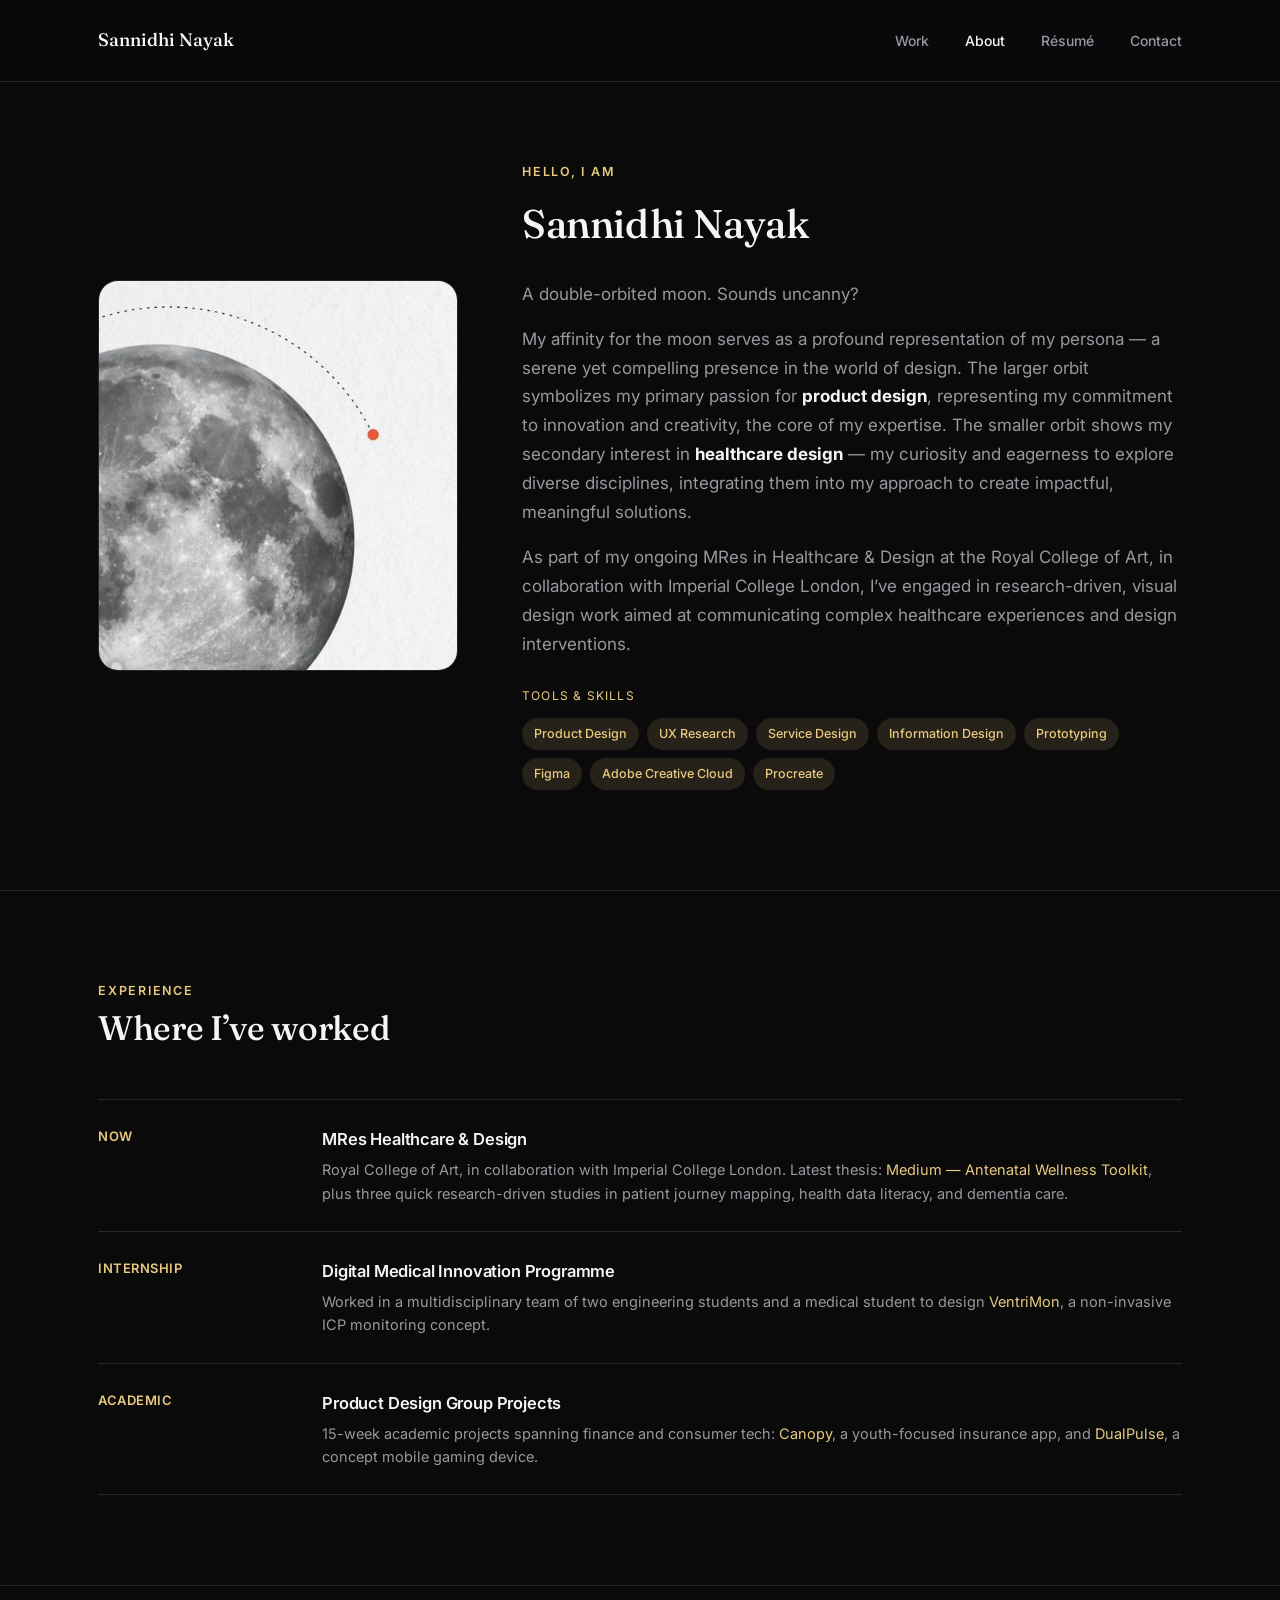
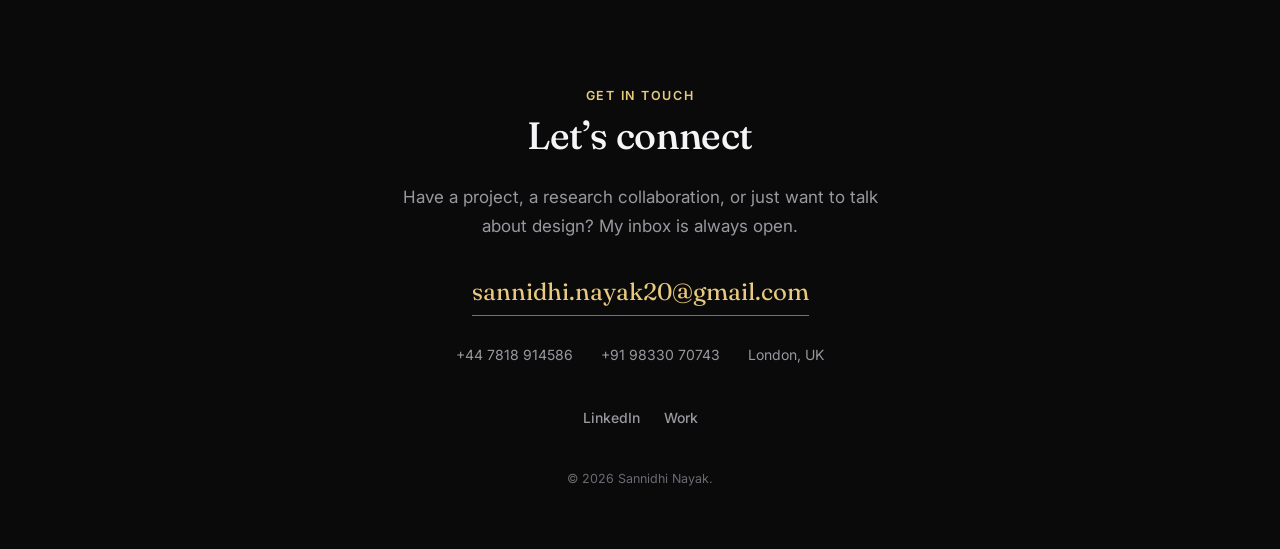
==== site/about.html @ 75e4b66d "Add Sannidhi Nayak portfolio site Dark-themed static portfolio (HTML/CSS/JS) styled after deepikarao" ====
<!doctype html>
<html lang="en">
<head>
  <meta charset="UTF-8" />
  <meta name="viewport" content="width=device-width, initial-scale=1.0" />
  <title>About — Sannidhi Nayak</title>
  <meta name="description" content="Product designer with an MRes in Healthcare & Design. A double-orbited practice: product design as the primary passion, healthcare design as the curious pull." />
  <link rel="preconnect" href="https://fonts.googleapis.com" />
  <link rel="preconnect" href="https://fonts.gstatic.com" crossorigin />
  <link href="https://fonts.googleapis.com/css2?family=Fraunces:opsz,wght@9..144,400;9..144,500;9..144,600&family=Inter:wght@400;500;600;700&display=swap" rel="stylesheet" />
  <link rel="stylesheet" href="css/style.css" />
</head>
<body>

  <nav class="nav">
    <div class="container">
      <a href="index.html" class="nav-logo">Sannidhi Nayak</a>
      <button class="nav-toggle">Menu</button>
      <ul class="nav-links">
        <li><a href="index.html#work">Work</a></li>
        <li><a href="about.html" class="active">About</a></li>
        <li><a href="about.html#contact">Résumé</a></li>
        <li><a href="about.html#contact">Contact</a></li>
      </ul>
    </div>
  </nav>

  <section class="about-hero">
    <div class="container about-grid">
      <div class="about-moon reveal"><img src="assets/portfolio/moon-crop.jpg" alt="A double-orbited moon" /></div>
      <div class="reveal">
        <p class="eyebrow">Hello, I am</p>
        <h1>Sannidhi Nayak</h1>
        <p class="lede">A double-orbited moon. Sounds uncanny?</p>
        <p class="lede">My affinity for the moon serves as a profound representation of my persona — a serene yet compelling presence in the world of design. The larger orbit symbolizes my primary passion for <strong style="color:var(--text)">product design</strong>, representing my commitment to innovation and creativity, the core of my expertise. The smaller orbit shows my secondary interest in <strong style="color:var(--text)">healthcare design</strong> — my curiosity and eagerness to explore diverse disciplines, integrating them into my approach to create impactful, meaningful solutions.</p>
        <p class="lede">As part of my ongoing MRes in Healthcare &amp; Design at the Royal College of Art, in collaboration with Imperial College London, I&rsquo;ve engaged in research-driven, visual design work aimed at communicating complex healthcare experiences and design interventions.</p>
        <div class="skills-row">
          <span class="label">Tools &amp; Skills</span>
          <div class="tags">
            <span class="tag">Product Design</span>
            <span class="tag">UX Research</span>
            <span class="tag">Service Design</span>
            <span class="tag">Information Design</span>
            <span class="tag">Prototyping</span>
            <span class="tag">Figma</span>
            <span class="tag">Adobe Creative Cloud</span>
            <span class="tag">Procreate</span>
          </div>
        </div>
      </div>
    </div>
  </section>

  <section class="timeline">
    <div class="container">
      <div class="reveal">
        <p class="eyebrow">Experience</p>
        <h2 class="section-title">Where I&rsquo;ve worked</h2>
      </div>
      <div class="timeline-list">
        <div class="timeline-row reveal">
          <span class="timeline-tag">Now</span>
          <div>
            <h4>MRes Healthcare &amp; Design</h4>
            <p>Royal College of Art, in collaboration with Imperial College London. Latest thesis: <a href="work/medium.html" style="color:var(--accent);">Medium — Antenatal Wellness Toolkit</a>, plus three quick research-driven studies in patient journey mapping, health data literacy, and dementia care.</p>
          </div>
        </div>
        <div class="timeline-row reveal">
          <span class="timeline-tag">Internship</span>
          <div>
            <h4>Digital Medical Innovation Programme</h4>
            <p>Worked in a multidisciplinary team of two engineering students and a medical student to design <a href="work/ventrimon.html" style="color:var(--accent);">VentriMon</a>, a non-invasive ICP monitoring concept.</p>
          </div>
        </div>
        <div class="timeline-row reveal">
          <span class="timeline-tag">Academic</span>
          <div>
            <h4>Product Design Group Projects</h4>
            <p>15-week academic projects spanning finance and consumer tech: <a href="work/canopy.html" style="color:var(--accent);">Canopy</a>, a youth-focused insurance app, and <a href="work/dualpulse.html" style="color:var(--accent);">DualPulse</a>, a concept mobile gaming device.</p>
          </div>
        </div>
      </div>
    </div>
  </section>

  <footer class="footer" id="contact">
    <div class="container">
      <p class="eyebrow">Get in touch</p>
      <h2>Let&rsquo;s connect</h2>
      <p class="lede">Have a project, a research collaboration, or just want to talk about design? My inbox is always open.</p>
      <a href="mailto:sannidhi.nayak20@gmail.com" class="footer-email">sannidhi.nayak20@gmail.com</a>
      <div class="footer-meta">
        <span>+44 7818 914586</span>
        <span>+91 98330 70743</span>
        <span>London, UK</span>
      </div>
      <div class="footer-social">
        <a href="https://www.linkedin.com/in/sannidhinayak/" target="_blank" rel="noopener">LinkedIn</a>
        <a href="index.html#work">Work</a>
      </div>
      <p class="footer-copy">© 2026 Sannidhi Nayak.</p>
    </div>
  </footer>

  <script src="js/main.js"></script>
</body>
</html>
---- site/css/style.css ----
/* ============================================
   Sannidhi Nayak — Portfolio
   Design tokens + shared styles
   ============================================ */

:root {
  --bg: #0a0a0b;
  --bg-elev: #131316;
  --bg-elev-2: #1a1a1e;
  --border: #26262b;
  --text: #f5f5f7;
  --text-dim: #98989f;
  --text-dimmer: #6a6a72;
  --accent: #e8c97e;
  --accent-soft: rgba(232, 201, 126, 0.12);
  --accent-dim: rgba(232, 201, 126, 0.55);
  --serif: 'Fraunces', Georgia, 'Times New Roman', serif;
  --sans: 'Inter', -apple-system, BlinkMacSystemFont, 'Segoe UI', sans-serif;
  --container: 1180px;
}

* { box-sizing: border-box; margin: 0; padding: 0; }

html { scroll-behavior: smooth; }

body {
  background: var(--bg);
  color: var(--text);
  font-family: var(--sans);
  font-size: 16px;
  line-height: 1.6;
  -webkit-font-smoothing: antialiased;
  overflow-x: hidden;
}

img { max-width: 100%; display: block; }

a { color: inherit; text-decoration: none; }

.container {
  max-width: var(--container);
  margin: 0 auto;
  padding: 0 48px;
}

@media (max-width: 720px) {
  .container { padding: 0 24px; }
}

/* ---------- Typography ---------- */

h1, h2, h3, h4 { font-family: var(--serif); font-weight: 500; letter-spacing: -0.01em; }

.eyebrow {
  font-family: var(--sans);
  font-size: 12.5px;
  font-weight: 600;
  letter-spacing: 0.14em;
  text-transform: uppercase;
  color: var(--accent);
}

.section-title { font-size: 34px; color: var(--text); }

.lede { color: var(--text-dim); font-size: 17px; line-height: 1.7; }

.small { font-size: 13.5px; color: var(--text-dimmer); }

/* ---------- Nav ---------- */

.nav {
  position: sticky;
  top: 0;
  z-index: 50;
  display: flex;
  align-items: center;
  justify-content: space-between;
  padding: 26px 0;
  background: rgba(10, 10, 11, 0.82);
  backdrop-filter: blur(10px);
  border-bottom: 1px solid var(--border);
}

.nav .container { display: flex; align-items: center; justify-content: space-between; width: 100%; }

.nav-logo { font-family: var(--serif); font-size: 18px; font-weight: 500; }

.nav-links { display: flex; gap: 36px; list-style: none; }

.nav-links a { font-size: 14px; color: var(--text-dim); font-weight: 500; transition: color 0.2s; }
.nav-links a:hover, .nav-links a.active { color: var(--text); }

.nav-toggle { display: none; }

@media (max-width: 720px) {
  .nav-links { display: none; }
  .nav-toggle {
    display: block; background: none; border: 1px solid var(--border); border-radius: 8px;
    color: var(--text); padding: 8px 12px; font-size: 13px; font-family: var(--sans);
  }
  .nav-links.open {
    display: flex; flex-direction: column; gap: 0; position: absolute; top: 100%; left: 0; right: 0;
    background: var(--bg-elev); border-bottom: 1px solid var(--border);
  }
  .nav-links.open a { padding: 16px 24px; border-bottom: 1px solid var(--border); }
}

/* ---------- Buttons ---------- */

.btn {
  display: inline-flex;
  align-items: center;
  gap: 8px;
  padding: 13px 26px;
  border-radius: 8px;
  font-size: 14.5px;
  font-weight: 500;
  transition: all 0.2s ease;
  cursor: pointer;
  border: 1px solid transparent;
}

.btn-filled { background: var(--accent); color: #0a0a0b; }
.btn-filled:hover { background: #f0d791; }

.btn-outline { border-color: var(--border); color: var(--text); }
.btn-outline:hover { border-color: var(--accent-dim); color: var(--accent); }

.btn-text { color: var(--text-dim); padding-left: 4px; padding-right: 4px; }
.btn-text:hover { color: var(--text); }

.btn-row { display: flex; gap: 14px; flex-wrap: wrap; }

/* ---------- Tags ---------- */

.tags { display: flex; gap: 8px; flex-wrap: wrap; }

.tag {
  font-size: 12.5px;
  font-weight: 500;
  color: var(--accent);
  background: var(--accent-soft);
  padding: 6px 12px;
  border-radius: 100px;
}

/* ---------- Hero ---------- */

.hero {
  padding: 110px 0 100px;
  text-align: center;
}

.hero-headline {
  font-size: 56px;
  line-height: 1.12;
  max-width: 840px;
  margin: 22px auto 22px;
}

.hero-headline em { color: var(--accent); font-style: normal; }

.hero-sub {
  max-width: 600px;
  margin: 0 auto 36px;
  color: var(--text-dim);
  font-size: 17.5px;
}

.hero .btn-row { justify-content: center; }

@media (max-width: 720px) {
  .hero { padding: 80px 0 70px; }
  .hero-headline { font-size: 34px; }
}

/* ---------- Work list (numbered) ---------- */

.work-list { padding: 40px 0 100px; }

.work-item {
  display: grid;
  grid-template-columns: 64px 1fr;
  gap: 32px;
  padding: 56px 0;
  border-top: 1px solid var(--border);
}

.work-item:last-child { border-bottom: 1px solid var(--border); }

.work-index {
  font-family: var(--serif);
  font-size: 20px;
  color: var(--text-dimmer);
  padding-top: 4px;
}

.work-body { display: grid; grid-template-columns: 1fr 1.15fr; gap: 48px; align-items: center; }

.work-image {
  border-radius: 14px;
  overflow: hidden;
  border: 1px solid var(--border);
  background: var(--bg-elev);
}

.work-image img { width: 100%; height: 100%; object-fit: cover; transition: transform 0.4s ease; }
.work-item:hover .work-image img { transform: scale(1.03); }

.work-content h3 { font-size: 26px; margin-bottom: 12px; }
.work-content .work-desc { color: var(--text-dim); margin-bottom: 18px; line-height: 1.65; }
.work-content .tags { margin-bottom: 20px; }
.work-content .work-link { font-size: 14.5px; font-weight: 600; color: var(--accent); }
.work-content .work-link::after { content: ' →'; }

@media (max-width: 900px) {
  .work-item { grid-template-columns: 40px 1fr; gap: 16px; padding: 40px 0; }
  .work-body { grid-template-columns: 1fr; gap: 24px; }
}

/* ---------- Gallery (small cards) ---------- */

.gallery { padding: 90px 0; border-top: 1px solid var(--border); }

.gallery-header { margin-bottom: 44px; }

.gallery-grid {
  display: grid;
  grid-template-columns: repeat(3, 1fr);
  gap: 24px;
}

.gallery-card {
  background: var(--bg-elev);
  border: 1px solid var(--border);
  border-radius: 14px;
  overflow: hidden;
  transition: border-color 0.2s;
}

.gallery-card:hover { border-color: var(--accent-dim); }

.gallery-card-image { aspect-ratio: 16/11; overflow: hidden; border-bottom: 1px solid var(--border); }
.gallery-card-image img { width: 100%; height: 100%; object-fit: cover; }

.gallery-card-body { padding: 20px; }
.gallery-card-body h4 { font-size: 16px; margin-bottom: 8px; font-weight: 600; font-family: var(--sans); }
.gallery-card-body p { font-size: 13.5px; color: var(--text-dim); line-height: 1.55; margin-bottom: 12px; }

@media (max-width: 900px) {
  .gallery-grid { grid-template-columns: 1fr; }
}

/* ---------- Timeline ---------- */

.timeline { padding: 90px 0; border-top: 1px solid var(--border); }

.timeline-list { margin-top: 44px; }

.timeline-row {
  display: grid;
  grid-template-columns: 200px 1fr;
  gap: 24px;
  padding: 26px 0;
  border-top: 1px solid var(--border);
}
.timeline-row:last-child { border-bottom: 1px solid var(--border); }

.timeline-tag { color: var(--accent); font-size: 13px; font-weight: 600; letter-spacing: 0.04em; text-transform: uppercase; }
.timeline-row h4 { font-family: var(--sans); font-size: 16.5px; font-weight: 600; margin-bottom: 6px; }
.timeline-row p { color: var(--text-dim); font-size: 14.5px; }

@media (max-width: 700px) {
  .timeline-row { grid-template-columns: 1fr; gap: 6px; }
}

/* ---------- Footer / Contact ---------- */

.footer {
  padding: 100px 0 60px;
  text-align: center;
  border-top: 1px solid var(--border);
}

.footer h2 { font-size: 38px; margin-bottom: 16px; }

.footer .lede { max-width: 480px; margin: 0 auto 32px; }

.footer-email {
  display: inline-block;
  font-family: var(--serif);
  font-size: 24px;
  color: var(--accent);
  margin-bottom: 28px;
  border-bottom: 1px solid var(--accent-dim);
  padding-bottom: 4px;
}

.footer-meta { display: flex; justify-content: center; gap: 28px; flex-wrap: wrap; color: var(--text-dim); font-size: 14px; margin-bottom: 40px; }

.footer-social { display: flex; justify-content: center; gap: 24px; margin-bottom: 40px; }
.footer-social a { color: var(--text-dim); font-size: 14px; font-weight: 500; }
.footer-social a:hover { color: var(--accent); }

.footer-copy { color: var(--text-dimmer); font-size: 12.5px; }

/* ---------- Case study pages ---------- */

.cs-header { padding: 64px 0 0; }
.cs-back { color: var(--text-dim); font-size: 14px; margin-bottom: 28px; display: inline-block; }
.cs-back:hover { color: var(--accent); }

.cs-title { font-size: 44px; margin-bottom: 14px; max-width: 820px; }
.cs-subtitle { color: var(--text-dim); font-size: 18px; max-width: 640px; margin-bottom: 40px; }

.cs-meta {
  display: grid;
  grid-template-columns: repeat(4, 1fr);
  gap: 32px;
  padding: 32px 0;
  border-top: 1px solid var(--border);
  margin-bottom: 48px;
}

.cs-meta-item .label { font-size: 11.5px; font-weight: 600; letter-spacing: 0.1em; text-transform: uppercase; color: var(--accent); margin-bottom: 6px; }
.cs-meta-item .value { font-size: 14.5px; color: var(--text); }

.cs-hero-image { border-radius: 16px; overflow: hidden; border: 1px solid var(--border); margin-bottom: 0; }

.cs-section { padding: 80px 0; border-top: 1px solid var(--border); }
.cs-section.no-border { border-top: none; }
.cs-section h2 { font-size: 30px; margin-bottom: 20px; }
.cs-section .lede { max-width: 780px; margin-bottom: 8px; }

.cs-pullquote {
  font-family: var(--serif);
  font-size: 26px;
  line-height: 1.5;
  color: var(--text);
  max-width: 640px;
  margin: 28px 0;
  padding-left: 24px;
  border-left: 2px solid var(--accent);
}

.cs-image-row { display: grid; grid-template-columns: 1fr 1fr; gap: 24px; margin-top: 32px; }
.cs-image-row.single { grid-template-columns: 1fr; }
.cs-image-row .cs-hero-image img { width: 100%; }

.cs-stats { display: grid; grid-template-columns: repeat(4, 1fr); gap: 32px; margin: 40px 0; }
.cs-stat .num { font-family: var(--serif); font-size: 34px; color: var(--accent); margin-bottom: 6px; }
.cs-stat .label { color: var(--text-dim); font-size: 13.5px; }

.insight-grid { display: grid; grid-template-columns: repeat(3, 1fr); gap: 20px; margin-top: 36px; }
.insight-card { background: var(--bg-elev); border: 1px solid var(--border); border-radius: 12px; padding: 24px; font-size: 15px; line-height: 1.55; }

.feature-list { display: grid; grid-template-columns: 1fr 1fr; gap: 16px 40px; margin-top: 32px; }
.feature-item { display: flex; gap: 12px; align-items: baseline; font-size: 15px; color: var(--text-dim); }
.feature-item strong { color: var(--text); font-weight: 600; }
.feature-item::before { content: '—'; color: var(--accent); flex-shrink: 0; }

.quote-grid { display: grid; grid-template-columns: repeat(3, 1fr); gap: 24px; margin-top: 36px; }
.quote-card { background: var(--bg-elev); border: 1px solid var(--border); border-radius: 14px; padding: 28px; }
.quote-card p { font-size: 14.5px; line-height: 1.6; color: var(--text-dim); font-style: italic; margin-bottom: 16px; }
.quote-card .who { font-size: 13px; color: var(--text); font-weight: 600; }
.quote-card .role { font-size: 12.5px; color: var(--text-dimmer); }

.future-grid { display: grid; grid-template-columns: repeat(2, 1fr); gap: 24px; margin-top: 36px; }
.future-card h4 { font-family: var(--sans); font-size: 16px; margin-bottom: 8px; }
.future-card p { color: var(--text-dim); font-size: 14.5px; line-height: 1.6; }

.cs-next {
  padding: 90px 0;
  text-align: center;
  border-top: 1px solid var(--border);
}
.cs-next .label { color: var(--text-dim); font-size: 12.5px; letter-spacing: 0.12em; text-transform: uppercase; margin-bottom: 12px; }
.cs-next h3 { font-size: 30px; }
.cs-next a:hover { color: var(--accent); }

@media (max-width: 900px) {
  .cs-meta { grid-template-columns: repeat(2, 1fr); }
  .cs-image-row { grid-template-columns: 1fr; }
  .cs-stats { grid-template-columns: repeat(2, 1fr); }
  .insight-grid { grid-template-columns: 1fr; }
  .feature-list { grid-template-columns: 1fr; }
  .quote-grid { grid-template-columns: 1fr; }
  .future-grid { grid-template-columns: 1fr; }
  .cs-title { font-size: 30px; }
}

/* ---------- About page ---------- */

.about-hero { padding: 80px 0 100px; }

.about-grid {
  display: grid;
  grid-template-columns: 360px 1fr;
  gap: 64px;
  align-items: center;
}

.about-moon { border-radius: 20px; overflow: hidden; border: 1px solid var(--border); }

.about-hero h1 { font-size: 40px; margin: 10px 0 24px; }
.about-hero .lede { font-size: 17px; margin-bottom: 16px; }

.skills-row { margin-top: 28px; }
.skills-row .label { font-size: 12px; text-transform: uppercase; letter-spacing: 0.1em; color: var(--accent); margin-bottom: 12px; display: block; }

@media (max-width: 800px) {
  .about-grid { grid-template-columns: 1fr; gap: 32px; text-align: left; }
}

/* ---------- Reveal-on-scroll ---------- */

.reveal { opacity: 0; transform: translateY(18px); transition: opacity 0.6s ease, transform 0.6s ease; }
.reveal.in { opacity: 1; transform: translateY(0); }
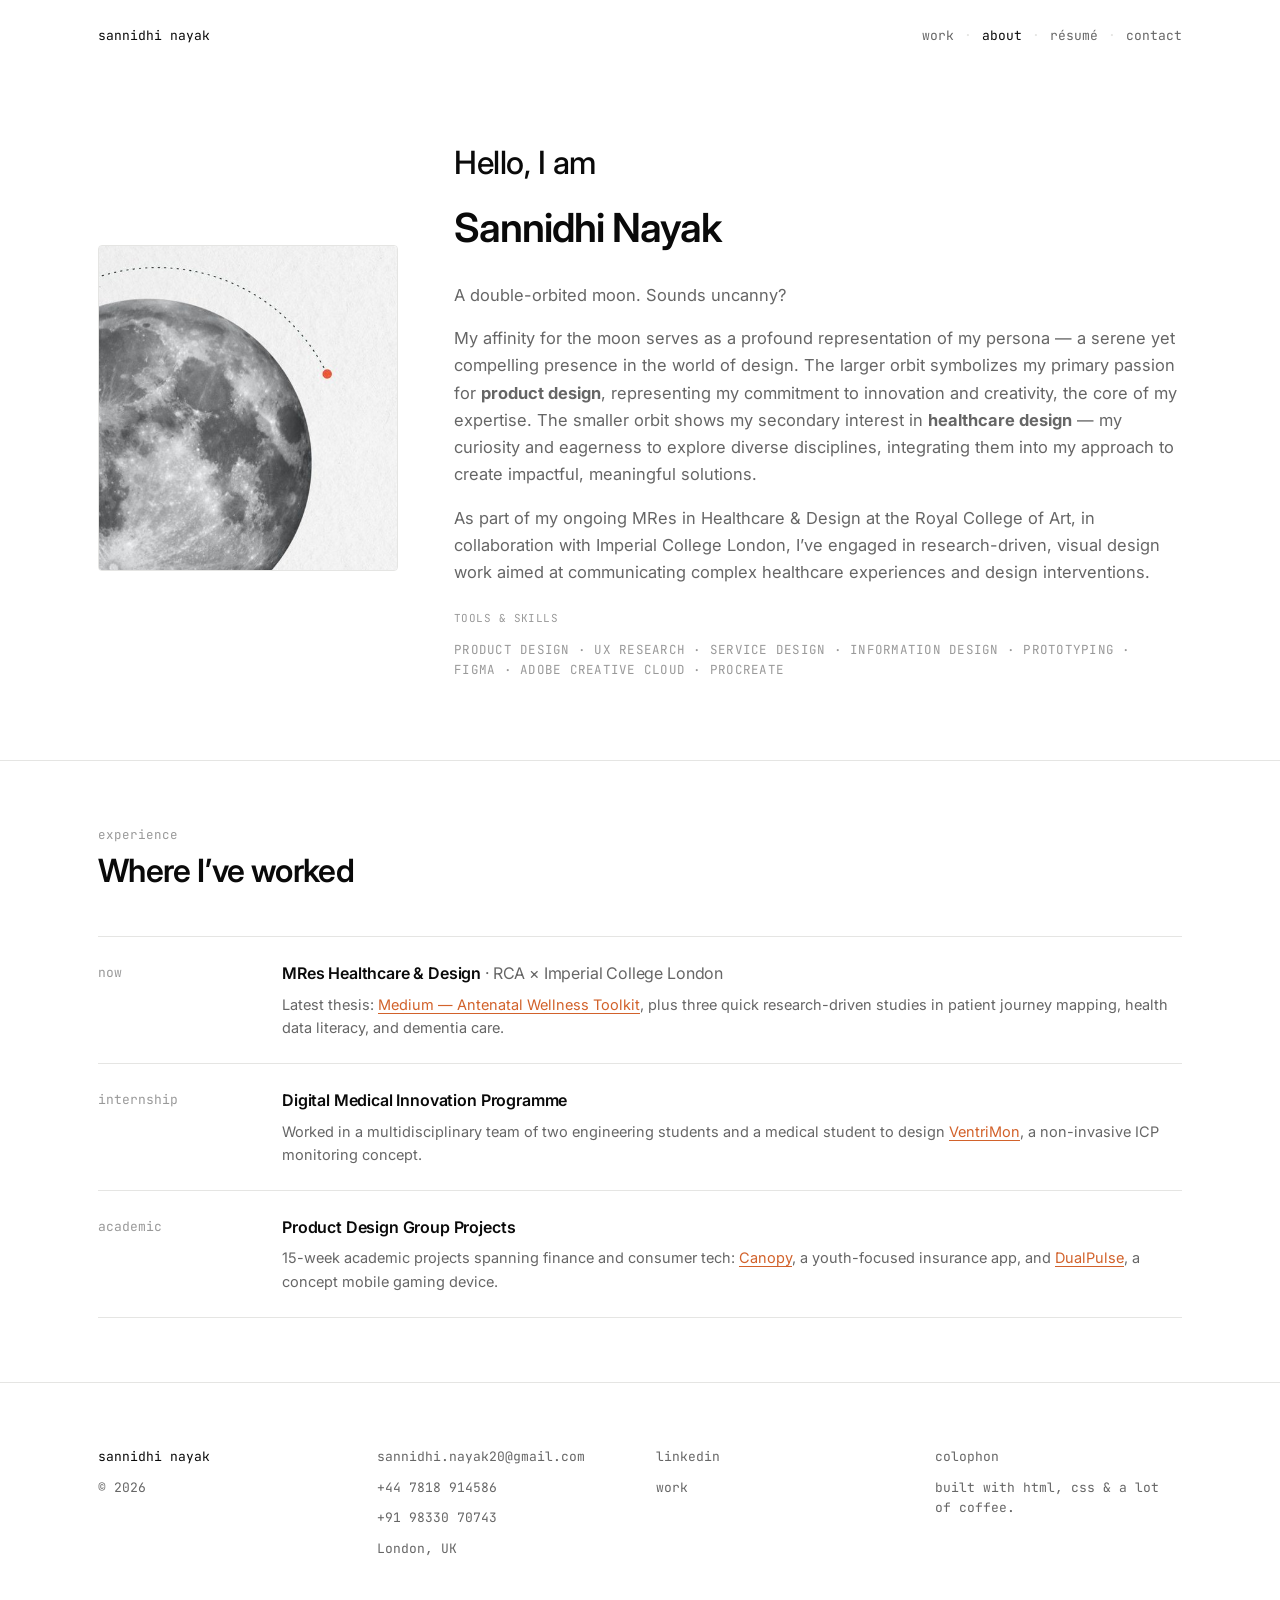
==== commit 4ea6f92b: "Restyle site to match deepikarao.co.in: light theme, Inter/JetBrains Mono - Swap dark theme for ligh" ====
--- a/site/about.html
+++ b/site/about.html
@@ -7,20 +7,23 @@
   <meta name="description" content="Product designer with an MRes in Healthcare & Design. A double-orbited practice: product design as the primary passion, healthcare design as the curious pull." />
   <link rel="preconnect" href="https://fonts.googleapis.com" />
   <link rel="preconnect" href="https://fonts.gstatic.com" crossorigin />
-  <link href="https://fonts.googleapis.com/css2?family=Fraunces:opsz,wght@9..144,400;9..144,500;9..144,600&family=Inter:wght@400;500;600;700&display=swap" rel="stylesheet" />
+  <link href="https://fonts.googleapis.com/css2?family=Inter:wght@400;500;600;700&family=JetBrains+Mono:wght@400;500&display=swap" rel="stylesheet" />
   <link rel="stylesheet" href="css/style.css" />
 </head>
 <body>
 
   <nav class="nav">
     <div class="container">
-      <a href="index.html" class="nav-logo">Sannidhi Nayak</a>
-      <button class="nav-toggle">Menu</button>
+      <a href="index.html" class="nav-logo">sannidhi nayak</a>
+      <button class="nav-toggle">menu</button>
       <ul class="nav-links">
-        <li><a href="index.html#work">Work</a></li>
-        <li><a href="about.html" class="active">About</a></li>
-        <li><a href="about.html#contact">Résumé</a></li>
-        <li><a href="about.html#contact">Contact</a></li>
+        <li><a href="index.html#work">work</a></li>
+        <li class="dot">&middot;</li>
+        <li><a href="about.html" class="active">about</a></li>
+        <li class="dot">&middot;</li>
+        <li><a href="about.html#contact">résumé</a></li>
+        <li class="dot">&middot;</li>
+        <li><a href="about.html#contact">contact</a></li>
       </ul>
     </div>
   </nav>
@@ -29,22 +32,15 @@
     <div class="container about-grid">
       <div class="about-moon reveal"><img src="assets/portfolio/moon-crop.jpg" alt="A double-orbited moon" /></div>
       <div class="reveal">
-        <p class="eyebrow">Hello, I am</p>
+        <p class="hero-intro" style="font-size:32px;">Hello, I am</p>
         <h1>Sannidhi Nayak</h1>
         <p class="lede">A double-orbited moon. Sounds uncanny?</p>
-        <p class="lede">My affinity for the moon serves as a profound representation of my persona — a serene yet compelling presence in the world of design. The larger orbit symbolizes my primary passion for <strong style="color:var(--text)">product design</strong>, representing my commitment to innovation and creativity, the core of my expertise. The smaller orbit shows my secondary interest in <strong style="color:var(--text)">healthcare design</strong> — my curiosity and eagerness to explore diverse disciplines, integrating them into my approach to create impactful, meaningful solutions.</p>
+        <p class="lede">My affinity for the moon serves as a profound representation of my persona — a serene yet compelling presence in the world of design. The larger orbit symbolizes my primary passion for <strong>product design</strong>, representing my commitment to innovation and creativity, the core of my expertise. The smaller orbit shows my secondary interest in <strong>healthcare design</strong> — my curiosity and eagerness to explore diverse disciplines, integrating them into my approach to create impactful, meaningful solutions.</p>
         <p class="lede">As part of my ongoing MRes in Healthcare &amp; Design at the Royal College of Art, in collaboration with Imperial College London, I&rsquo;ve engaged in research-driven, visual design work aimed at communicating complex healthcare experiences and design interventions.</p>
         <div class="skills-row">
-          <span class="label">Tools &amp; Skills</span>
+          <span class="label">tools &amp; skills</span>
           <div class="tags">
-            <span class="tag">Product Design</span>
-            <span class="tag">UX Research</span>
-            <span class="tag">Service Design</span>
-            <span class="tag">Information Design</span>
-            <span class="tag">Prototyping</span>
-            <span class="tag">Figma</span>
-            <span class="tag">Adobe Creative Cloud</span>
-            <span class="tag">Procreate</span>
+            <span>Product Design</span><span>UX Research</span><span>Service Design</span><span>Information Design</span><span>Prototyping</span><span>Figma</span><span>Adobe Creative Cloud</span><span>Procreate</span>
           </div>
         </div>
       </div>
@@ -54,29 +50,29 @@
   <section class="timeline">
     <div class="container">
       <div class="reveal">
-        <p class="eyebrow">Experience</p>
+        <p class="eyebrow">experience</p>
         <h2 class="section-title">Where I&rsquo;ve worked</h2>
       </div>
       <div class="timeline-list">
         <div class="timeline-row reveal">
-          <span class="timeline-tag">Now</span>
+          <span class="timeline-tag">now</span>
           <div>
-            <h4>MRes Healthcare &amp; Design</h4>
-            <p>Royal College of Art, in collaboration with Imperial College London. Latest thesis: <a href="work/medium.html" style="color:var(--accent);">Medium — Antenatal Wellness Toolkit</a>, plus three quick research-driven studies in patient journey mapping, health data literacy, and dementia care.</p>
+            <h4>MRes Healthcare &amp; Design <span class="co">&middot; RCA × Imperial College London</span></h4>
+            <p>Latest thesis: <a href="work/medium.html" style="color:var(--accent); border-bottom:1px solid currentColor;">Medium — Antenatal Wellness Toolkit</a>, plus three quick research-driven studies in patient journey mapping, health data literacy, and dementia care.</p>
           </div>
         </div>
         <div class="timeline-row reveal">
-          <span class="timeline-tag">Internship</span>
+          <span class="timeline-tag">internship</span>
           <div>
             <h4>Digital Medical Innovation Programme</h4>
-            <p>Worked in a multidisciplinary team of two engineering students and a medical student to design <a href="work/ventrimon.html" style="color:var(--accent);">VentriMon</a>, a non-invasive ICP monitoring concept.</p>
+            <p>Worked in a multidisciplinary team of two engineering students and a medical student to design <a href="work/ventrimon.html" style="color:var(--accent); border-bottom:1px solid currentColor;">VentriMon</a>, a non-invasive ICP monitoring concept.</p>
           </div>
         </div>
         <div class="timeline-row reveal">
-          <span class="timeline-tag">Academic</span>
+          <span class="timeline-tag">academic</span>
           <div>
             <h4>Product Design Group Projects</h4>
-            <p>15-week academic projects spanning finance and consumer tech: <a href="work/canopy.html" style="color:var(--accent);">Canopy</a>, a youth-focused insurance app, and <a href="work/dualpulse.html" style="color:var(--accent);">DualPulse</a>, a concept mobile gaming device.</p>
+            <p>15-week academic projects spanning finance and consumer tech: <a href="work/canopy.html" style="color:var(--accent); border-bottom:1px solid currentColor;">Canopy</a>, a youth-focused insurance app, and <a href="work/dualpulse.html" style="color:var(--accent); border-bottom:1px solid currentColor;">DualPulse</a>, a concept mobile gaming device.</p>
           </div>
         </div>
       </div>
@@ -85,20 +81,26 @@
 
   <footer class="footer" id="contact">
     <div class="container">
-      <p class="eyebrow">Get in touch</p>
-      <h2>Let&rsquo;s connect</h2>
-      <p class="lede">Have a project, a research collaboration, or just want to talk about design? My inbox is always open.</p>
-      <a href="mailto:sannidhi.nayak20@gmail.com" class="footer-email">sannidhi.nayak20@gmail.com</a>
-      <div class="footer-meta">
-        <span>+44 7818 914586</span>
-        <span>+91 98330 70743</span>
-        <span>London, UK</span>
+      <div class="footer-grid">
+        <div class="footer-col">
+          <span class="name">sannidhi nayak</span>
+          <span>&copy; 2026</span>
+        </div>
+        <div class="footer-col">
+          <a href="mailto:sannidhi.nayak20@gmail.com">sannidhi.nayak20@gmail.com</a>
+          <span>+44 7818 914586</span>
+          <span>+91 98330 70743</span>
+          <span>London, UK</span>
+        </div>
+        <div class="footer-col">
+          <a href="https://www.linkedin.com/in/sannidhinayak/" target="_blank" rel="noopener">linkedin</a>
+          <a href="index.html#work">work</a>
+        </div>
+        <div class="footer-col">
+          <span>colophon</span>
+          <span>built with html, css &amp; a lot of coffee.</span>
+        </div>
       </div>
-      <div class="footer-social">
-        <a href="https://www.linkedin.com/in/sannidhinayak/" target="_blank" rel="noopener">LinkedIn</a>
-        <a href="index.html#work">Work</a>
-      </div>
-      <p class="footer-copy">© 2026 Sannidhi Nayak.</p>
     </div>
   </footer>
 
--- a/site/css/style.css
+++ b/site/css/style.css
@@ -1,21 +1,21 @@
 /* ============================================
    Sannidhi Nayak — Portfolio
    Design tokens + shared styles
+   Light theme, styled after deepikarao.co.in
    ============================================ */
 
 :root {
-  --bg: #0a0a0b;
-  --bg-elev: #131316;
-  --bg-elev-2: #1a1a1e;
-  --border: #26262b;
-  --text: #f5f5f7;
-  --text-dim: #98989f;
-  --text-dimmer: #6a6a72;
-  --accent: #e8c97e;
-  --accent-soft: rgba(232, 201, 126, 0.12);
-  --accent-dim: rgba(232, 201, 126, 0.55);
-  --serif: 'Fraunces', Georgia, 'Times New Roman', serif;
+  --bg: #ffffff;
+  --bg-warm: #e7e3d3;
+  --bg-elev: #fafaf8;
+  --border: #e5e5e3;
+  --text: #0a0a0a;
+  --text-dim: #666666;
+  --text-dimmer: #999999;
+  --accent: #d2622b;
+  --accent-soft: #f5e6dc;
   --sans: 'Inter', -apple-system, BlinkMacSystemFont, 'Segoe UI', sans-serif;
+  --mono: 'JetBrains Mono', ui-monospace, 'SF Mono', Menlo, monospace;
   --container: 1180px;
 }
 
@@ -49,22 +49,20 @@
 
 /* ---------- Typography ---------- */
 
-h1, h2, h3, h4 { font-family: var(--serif); font-weight: 500; letter-spacing: -0.01em; }
+h1, h2, h3, h4 { font-family: var(--sans); font-weight: 600; letter-spacing: -0.02em; }
 
 .eyebrow {
-  font-family: var(--sans);
+  font-family: var(--mono);
   font-size: 12.5px;
-  font-weight: 600;
-  letter-spacing: 0.14em;
-  text-transform: uppercase;
-  color: var(--accent);
-}
-
-.section-title { font-size: 34px; color: var(--text); }
-
-.lede { color: var(--text-dim); font-size: 17px; line-height: 1.7; }
-
-.small { font-size: 13.5px; color: var(--text-dimmer); }
+  font-weight: 400;
+  color: var(--text-dimmer);
+}
+
+.section-title { font-size: 32px; color: var(--text); letter-spacing: -0.02em; }
+
+.lede { color: var(--text-dim); font-size: 16.5px; line-height: 1.65; }
+
+.small { font-family: var(--mono); font-size: 12.5px; color: var(--text-dimmer); }
 
 /* ---------- Nav ---------- */
 
@@ -76,176 +74,156 @@
   align-items: center;
   justify-content: space-between;
   padding: 26px 0;
-  background: rgba(10, 10, 11, 0.82);
-  backdrop-filter: blur(10px);
-  border-bottom: 1px solid var(--border);
+  background: rgba(255, 255, 255, 0.86);
+  backdrop-filter: blur(8px);
 }
 
 .nav .container { display: flex; align-items: center; justify-content: space-between; width: 100%; }
 
-.nav-logo { font-family: var(--serif); font-size: 18px; font-weight: 500; }
-
-.nav-links { display: flex; gap: 36px; list-style: none; }
-
-.nav-links a { font-size: 14px; color: var(--text-dim); font-weight: 500; transition: color 0.2s; }
+.nav-logo { font-family: var(--mono); font-size: 13px; color: var(--text); }
+
+.nav-links { display: flex; align-items: center; gap: 10px; list-style: none; font-family: var(--mono); font-size: 13px; }
+
+.nav-links a { color: var(--text-dim); transition: color 0.15s; }
 .nav-links a:hover, .nav-links a.active { color: var(--text); }
+.nav-links .dot { color: var(--border); }
 
 .nav-toggle { display: none; }
 
 @media (max-width: 720px) {
   .nav-links { display: none; }
   .nav-toggle {
-    display: block; background: none; border: 1px solid var(--border); border-radius: 8px;
-    color: var(--text); padding: 8px 12px; font-size: 13px; font-family: var(--sans);
+    display: block; background: none; border: 1px solid var(--border); border-radius: 6px;
+    color: var(--text); padding: 8px 12px; font-size: 12.5px; font-family: var(--mono);
   }
   .nav-links.open {
-    display: flex; flex-direction: column; gap: 0; position: absolute; top: 100%; left: 0; right: 0;
-    background: var(--bg-elev); border-bottom: 1px solid var(--border);
+    display: flex; flex-direction: column; align-items: flex-start; gap: 0; position: absolute; top: 100%; left: 0; right: 0;
+    background: var(--bg); border-bottom: 1px solid var(--border); padding: 8px 0;
   }
-  .nav-links.open a { padding: 16px 24px; border-bottom: 1px solid var(--border); }
-}
-
-/* ---------- Buttons ---------- */
-
-.btn {
+  .nav-links.open .dot { display: none; }
+  .nav-links.open a { padding: 14px 24px; width: 100%; border-bottom: 1px solid var(--border); }
+}
+
+/* ---------- Links (text-style, not buttons) ---------- */
+
+.link-arrow {
   display: inline-flex;
   align-items: center;
   gap: 8px;
-  padding: 13px 26px;
-  border-radius: 8px;
-  font-size: 14.5px;
-  font-weight: 500;
-  transition: all 0.2s ease;
-  cursor: pointer;
-  border: 1px solid transparent;
-}
-
-.btn-filled { background: var(--accent); color: #0a0a0b; }
-.btn-filled:hover { background: #f0d791; }
-
-.btn-outline { border-color: var(--border); color: var(--text); }
-.btn-outline:hover { border-color: var(--accent-dim); color: var(--accent); }
-
-.btn-text { color: var(--text-dim); padding-left: 4px; padding-right: 4px; }
-.btn-text:hover { color: var(--text); }
-
-.btn-row { display: flex; gap: 14px; flex-wrap: wrap; }
-
-/* ---------- Tags ---------- */
-
-.tags { display: flex; gap: 8px; flex-wrap: wrap; }
-
-.tag {
-  font-size: 12.5px;
-  font-weight: 500;
-  color: var(--accent);
-  background: var(--accent-soft);
-  padding: 6px 12px;
-  border-radius: 100px;
-}
+  font-family: var(--mono);
+  font-size: 13.5px;
+  color: var(--text);
+  border-bottom: 1px solid var(--border);
+  padding-bottom: 3px;
+  transition: border-color 0.15s, color 0.15s;
+}
+.link-arrow:hover { border-color: var(--text); color: var(--accent); }
+
+.link-row { display: flex; gap: 32px; flex-wrap: wrap; align-items: center; }
+
+/* ---------- Tags (plain mono, dot separated) ---------- */
+
+.tags {
+  font-family: var(--mono);
+  font-size: 11.5px;
+  letter-spacing: 0.02em;
+  text-transform: uppercase;
+  color: var(--text-dimmer);
+}
+.tags span:not(:last-child)::after { content: '\00a0\00b7\00a0'; }
 
 /* ---------- Hero ---------- */
 
-.hero {
-  padding: 110px 0 100px;
-  text-align: center;
-}
+.hero { padding: 80px 0 64px; }
+
+.hero-avatar { width: 96px; height: 96px; margin-bottom: 28px; }
+
+.hero-intro { font-size: 32px; font-weight: 500; margin-bottom: 8px; letter-spacing: -0.015em; }
 
 .hero-headline {
-  font-size: 56px;
-  line-height: 1.12;
-  max-width: 840px;
-  margin: 22px auto 22px;
+  font-size: 64px;
+  line-height: 1.04;
+  letter-spacing: -0.035em;
+  font-weight: 600;
+  max-width: 880px;
+  margin: 4px 0 28px;
 }
 
 .hero-headline em { color: var(--accent); font-style: normal; }
 
 .hero-sub {
-  max-width: 600px;
-  margin: 0 auto 36px;
+  max-width: 620px;
+  margin: 0 0 32px;
   color: var(--text-dim);
-  font-size: 17.5px;
-}
-
-.hero .btn-row { justify-content: center; }
+  font-size: 17px;
+  line-height: 1.65;
+}
 
 @media (max-width: 720px) {
-  .hero { padding: 80px 0 70px; }
-  .hero-headline { font-size: 34px; }
-}
-
-/* ---------- Work list (numbered) ---------- */
-
-.work-list { padding: 40px 0 100px; }
+  .hero { padding: 56px 0 48px; }
+  .hero-headline { font-size: 38px; }
+  .hero-intro { font-size: 24px; }
+}
+
+/* ---------- Work list (full-width, stacked) ---------- */
+
+.work-list { padding: 20px 0 40px; }
 
 .work-item {
-  display: grid;
-  grid-template-columns: 64px 1fr;
-  gap: 32px;
-  padding: 56px 0;
+  padding: 72px 0;
   border-top: 1px solid var(--border);
 }
 
 .work-item:last-child { border-bottom: 1px solid var(--border); }
 
-.work-index {
-  font-family: var(--serif);
-  font-size: 20px;
-  color: var(--text-dimmer);
-  padding-top: 4px;
-}
-
-.work-body { display: grid; grid-template-columns: 1fr 1.15fr; gap: 48px; align-items: center; }
+.work-label { font-family: var(--mono); font-size: 13px; color: var(--text-dimmer); margin-bottom: 14px; }
+.work-label .n { color: var(--text); }
+
+.work-item h3 { font-size: 34px; margin-bottom: 10px; letter-spacing: -0.02em; }
+
+.work-item .work-sub { color: var(--text-dim); font-size: 16px; margin-bottom: 32px; max-width: 620px; }
 
 .work-image {
-  border-radius: 14px;
+  border-radius: 4px;
   overflow: hidden;
   border: 1px solid var(--border);
   background: var(--bg-elev);
-}
-
-.work-image img { width: 100%; height: 100%; object-fit: cover; transition: transform 0.4s ease; }
-.work-item:hover .work-image img { transform: scale(1.03); }
-
-.work-content h3 { font-size: 26px; margin-bottom: 12px; }
-.work-content .work-desc { color: var(--text-dim); margin-bottom: 18px; line-height: 1.65; }
-.work-content .tags { margin-bottom: 20px; }
-.work-content .work-link { font-size: 14.5px; font-weight: 600; color: var(--accent); }
-.work-content .work-link::after { content: ' →'; }
-
-@media (max-width: 900px) {
-  .work-item { grid-template-columns: 40px 1fr; gap: 16px; padding: 40px 0; }
-  .work-body { grid-template-columns: 1fr; gap: 24px; }
-}
+  margin-bottom: 32px;
+}
+
+.work-image img { width: 100%; height: auto; display: block; transition: opacity 0.2s ease; }
+.work-item a.work-image:hover img { opacity: 0.92; }
+
+.work-content .work-desc { color: var(--text); font-size: 16px; margin-bottom: 24px; line-height: 1.7; max-width: 720px; }
+.work-content .tags { margin-bottom: 24px; }
 
 /* ---------- Gallery (small cards) ---------- */
 
-.gallery { padding: 90px 0; border-top: 1px solid var(--border); }
-
-.gallery-header { margin-bottom: 44px; }
+.gallery { padding: 64px 0; border-top: 1px solid var(--border); }
+
+.gallery-header { margin-bottom: 40px; }
 
 .gallery-grid {
   display: grid;
   grid-template-columns: repeat(3, 1fr);
-  gap: 24px;
-}
-
-.gallery-card {
+  gap: 40px 32px;
+}
+
+.gallery-card { display: block; }
+
+.gallery-card-image {
+  aspect-ratio: 4/3;
+  overflow: hidden;
+  border-radius: 4px;
+  border: 1px solid var(--border);
   background: var(--bg-elev);
-  border: 1px solid var(--border);
-  border-radius: 14px;
-  overflow: hidden;
-  transition: border-color 0.2s;
-}
-
-.gallery-card:hover { border-color: var(--accent-dim); }
-
-.gallery-card-image { aspect-ratio: 16/11; overflow: hidden; border-bottom: 1px solid var(--border); }
+  margin-bottom: 16px;
+}
 .gallery-card-image img { width: 100%; height: 100%; object-fit: cover; }
 
-.gallery-card-body { padding: 20px; }
-.gallery-card-body h4 { font-size: 16px; margin-bottom: 8px; font-weight: 600; font-family: var(--sans); }
-.gallery-card-body p { font-size: 13.5px; color: var(--text-dim); line-height: 1.55; margin-bottom: 12px; }
+.gallery-card-meta { font-family: var(--mono); font-size: 12.5px; color: var(--text-dimmer); margin-bottom: 8px; }
+.gallery-card h4 { font-size: 18px; margin-bottom: 8px; font-weight: 600; letter-spacing: -0.015em; }
+.gallery-card p { font-size: 14px; color: var(--text-dim); line-height: 1.55; margin-bottom: 10px; }
 
 @media (max-width: 900px) {
   .gallery-grid { grid-template-columns: 1fr; }
@@ -253,130 +231,121 @@
 
 /* ---------- Timeline ---------- */
 
-.timeline { padding: 90px 0; border-top: 1px solid var(--border); }
-
-.timeline-list { margin-top: 44px; }
+.timeline { padding: 64px 0; border-top: 1px solid var(--border); }
+
+.timeline-list { margin-top: 40px; }
 
 .timeline-row {
   display: grid;
-  grid-template-columns: 200px 1fr;
+  grid-template-columns: 160px 1fr;
   gap: 24px;
-  padding: 26px 0;
+  padding: 24px 0;
   border-top: 1px solid var(--border);
 }
 .timeline-row:last-child { border-bottom: 1px solid var(--border); }
 
-.timeline-tag { color: var(--accent); font-size: 13px; font-weight: 600; letter-spacing: 0.04em; text-transform: uppercase; }
-.timeline-row h4 { font-family: var(--sans); font-size: 16.5px; font-weight: 600; margin-bottom: 6px; }
+.timeline-tag { font-family: var(--mono); font-size: 13px; color: var(--text-dimmer); padding-top: 2px; }
+.timeline-row h4 { font-size: 16px; font-weight: 600; margin-bottom: 6px; letter-spacing: -0.01em; }
+.timeline-row h4 .co { color: var(--text-dim); font-weight: 400; }
 .timeline-row p { color: var(--text-dim); font-size: 14.5px; }
 
 @media (max-width: 700px) {
   .timeline-row { grid-template-columns: 1fr; gap: 6px; }
 }
 
-/* ---------- Footer / Contact ---------- */
-
-.footer {
-  padding: 100px 0 60px;
-  text-align: center;
-  border-top: 1px solid var(--border);
-}
-
-.footer h2 { font-size: 38px; margin-bottom: 16px; }
-
-.footer .lede { max-width: 480px; margin: 0 auto 32px; }
-
-.footer-email {
-  display: inline-block;
-  font-family: var(--serif);
-  font-size: 24px;
-  color: var(--accent);
-  margin-bottom: 28px;
-  border-bottom: 1px solid var(--accent-dim);
-  padding-bottom: 4px;
-}
-
-.footer-meta { display: flex; justify-content: center; gap: 28px; flex-wrap: wrap; color: var(--text-dim); font-size: 14px; margin-bottom: 40px; }
-
-.footer-social { display: flex; justify-content: center; gap: 24px; margin-bottom: 40px; }
-.footer-social a { color: var(--text-dim); font-size: 14px; font-weight: 500; }
-.footer-social a:hover { color: var(--accent); }
-
-.footer-copy { color: var(--text-dimmer); font-size: 12.5px; }
-
-/* ---------- Case study pages ---------- */
-
-.cs-header { padding: 64px 0 0; }
-.cs-back { color: var(--text-dim); font-size: 14px; margin-bottom: 28px; display: inline-block; }
-.cs-back:hover { color: var(--accent); }
-
-.cs-title { font-size: 44px; margin-bottom: 14px; max-width: 820px; }
-.cs-subtitle { color: var(--text-dim); font-size: 18px; max-width: 640px; margin-bottom: 40px; }
-
-.cs-meta {
+/* ---------- Footer ---------- */
+
+.footer { padding: 64px 0 48px; border-top: 1px solid var(--border); }
+
+.footer-grid {
   display: grid;
   grid-template-columns: repeat(4, 1fr);
   gap: 32px;
-  padding: 32px 0;
+  font-family: var(--mono);
+  font-size: 13px;
+}
+
+.footer-col a, .footer-col span { display: block; color: var(--text-dim); margin-bottom: 10px; }
+.footer-col a:hover { color: var(--accent); }
+.footer-col .name { color: var(--text); }
+
+@media (max-width: 800px) {
+  .footer-grid { grid-template-columns: repeat(2, 1fr); gap: 32px 24px; }
+}
+
+/* ---------- Case study pages ---------- */
+
+.cs-header { padding: 56px 0 0; }
+.cs-back { font-family: var(--mono); color: var(--text-dim); font-size: 13px; margin-bottom: 32px; display: inline-block; }
+.cs-back:hover { color: var(--accent); }
+
+.cs-label { font-family: var(--mono); font-size: 13px; color: var(--text-dimmer); margin-bottom: 14px; }
+
+.cs-title { font-size: 44px; margin-bottom: 12px; max-width: 860px; letter-spacing: -0.025em; }
+.cs-subtitle { color: var(--text-dim); font-size: 17px; max-width: 640px; margin-bottom: 36px; }
+
+.cs-meta {
+  display: grid;
+  grid-template-columns: repeat(4, 1fr);
+  gap: 24px;
+  padding: 28px 0;
   border-top: 1px solid var(--border);
-  margin-bottom: 48px;
-}
-
-.cs-meta-item .label { font-size: 11.5px; font-weight: 600; letter-spacing: 0.1em; text-transform: uppercase; color: var(--accent); margin-bottom: 6px; }
+  border-bottom: 1px solid var(--border);
+  margin-bottom: 40px;
+}
+
+.cs-meta-item .label { font-family: var(--mono); font-size: 11px; text-transform: uppercase; letter-spacing: 0.04em; color: var(--text-dimmer); margin-bottom: 6px; }
 .cs-meta-item .value { font-size: 14.5px; color: var(--text); }
 
-.cs-hero-image { border-radius: 16px; overflow: hidden; border: 1px solid var(--border); margin-bottom: 0; }
-
-.cs-section { padding: 80px 0; border-top: 1px solid var(--border); }
+.cs-hero-image { border-radius: 4px; overflow: hidden; border: 1px solid var(--border); background: var(--bg-elev); }
+
+.cs-section { padding: 64px 0; border-top: 1px solid var(--border); }
 .cs-section.no-border { border-top: none; }
-.cs-section h2 { font-size: 30px; margin-bottom: 20px; }
+.cs-section h2 { font-size: 28px; margin-bottom: 18px; letter-spacing: -0.02em; }
 .cs-section .lede { max-width: 780px; margin-bottom: 8px; }
 
 .cs-pullquote {
-  font-family: var(--serif);
-  font-size: 26px;
+  font-family: var(--sans);
+  font-weight: 500;
+  font-size: 24px;
   line-height: 1.5;
   color: var(--text);
-  max-width: 640px;
-  margin: 28px 0;
-  padding-left: 24px;
+  max-width: 660px;
+  margin: 26px 0;
+  padding-left: 22px;
   border-left: 2px solid var(--accent);
+  letter-spacing: -0.015em;
 }
 
 .cs-image-row { display: grid; grid-template-columns: 1fr 1fr; gap: 24px; margin-top: 32px; }
 .cs-image-row.single { grid-template-columns: 1fr; }
-.cs-image-row .cs-hero-image img { width: 100%; }
-
-.cs-stats { display: grid; grid-template-columns: repeat(4, 1fr); gap: 32px; margin: 40px 0; }
-.cs-stat .num { font-family: var(--serif); font-size: 34px; color: var(--accent); margin-bottom: 6px; }
+
+.cs-stats { display: grid; grid-template-columns: repeat(4, 1fr); gap: 28px; margin: 36px 0; }
+.cs-stat .num { font-family: var(--mono); font-size: 30px; color: var(--accent); margin-bottom: 6px; }
 .cs-stat .label { color: var(--text-dim); font-size: 13.5px; }
 
-.insight-grid { display: grid; grid-template-columns: repeat(3, 1fr); gap: 20px; margin-top: 36px; }
-.insight-card { background: var(--bg-elev); border: 1px solid var(--border); border-radius: 12px; padding: 24px; font-size: 15px; line-height: 1.55; }
-
-.feature-list { display: grid; grid-template-columns: 1fr 1fr; gap: 16px 40px; margin-top: 32px; }
-.feature-item { display: flex; gap: 12px; align-items: baseline; font-size: 15px; color: var(--text-dim); }
+.insight-grid { display: grid; grid-template-columns: repeat(3, 1fr); gap: 1px; margin-top: 32px; background: var(--border); border: 1px solid var(--border); }
+.insight-card { background: var(--bg); padding: 24px; font-size: 15px; line-height: 1.55; }
+
+.feature-list { display: grid; grid-template-columns: 1fr 1fr; gap: 14px 40px; margin-top: 28px; }
+.feature-item { display: flex; gap: 10px; align-items: baseline; font-size: 15px; color: var(--text-dim); }
 .feature-item strong { color: var(--text); font-weight: 600; }
-.feature-item::before { content: '—'; color: var(--accent); flex-shrink: 0; }
-
-.quote-grid { display: grid; grid-template-columns: repeat(3, 1fr); gap: 24px; margin-top: 36px; }
-.quote-card { background: var(--bg-elev); border: 1px solid var(--border); border-radius: 14px; padding: 28px; }
-.quote-card p { font-size: 14.5px; line-height: 1.6; color: var(--text-dim); font-style: italic; margin-bottom: 16px; }
+.feature-item::before { content: '\2014'; color: var(--accent); flex-shrink: 0; font-family: var(--mono); }
+
+.quote-grid { display: grid; grid-template-columns: repeat(3, 1fr); gap: 1px; margin-top: 32px; background: var(--border); border: 1px solid var(--border); }
+.quote-card { background: var(--bg); padding: 26px; }
+.quote-card p { font-size: 14.5px; line-height: 1.6; color: var(--text-dim); margin-bottom: 16px; }
 .quote-card .who { font-size: 13px; color: var(--text); font-weight: 600; }
-.quote-card .role { font-size: 12.5px; color: var(--text-dimmer); }
-
-.future-grid { display: grid; grid-template-columns: repeat(2, 1fr); gap: 24px; margin-top: 36px; }
-.future-card h4 { font-family: var(--sans); font-size: 16px; margin-bottom: 8px; }
+.quote-card .role { font-family: var(--mono); font-size: 12px; color: var(--text-dimmer); }
+
+.future-grid { display: grid; grid-template-columns: repeat(2, 1fr); gap: 28px; margin-top: 32px; }
+.future-card h4 { font-size: 15.5px; margin-bottom: 8px; letter-spacing: -0.01em; }
 .future-card p { color: var(--text-dim); font-size: 14.5px; line-height: 1.6; }
 
-.cs-next {
-  padding: 90px 0;
-  text-align: center;
-  border-top: 1px solid var(--border);
-}
-.cs-next .label { color: var(--text-dim); font-size: 12.5px; letter-spacing: 0.12em; text-transform: uppercase; margin-bottom: 12px; }
-.cs-next h3 { font-size: 30px; }
-.cs-next a:hover { color: var(--accent); }
+.cs-next { padding: 64px 0; border-top: 1px solid var(--border); }
+.cs-next .label { font-family: var(--mono); color: var(--text-dimmer); font-size: 12.5px; margin-bottom: 10px; }
+.cs-next h3 { font-size: 26px; letter-spacing: -0.02em; }
+.cs-next a:hover h3 { color: var(--accent); }
 
 @media (max-width: 900px) {
   .cs-meta { grid-template-columns: repeat(2, 1fr); }
@@ -391,28 +360,31 @@
 
 /* ---------- About page ---------- */
 
-.about-hero { padding: 80px 0 100px; }
+.about-hero { padding: 64px 0 80px; }
 
 .about-grid {
   display: grid;
-  grid-template-columns: 360px 1fr;
-  gap: 64px;
+  grid-template-columns: 300px 1fr;
+  gap: 56px;
   align-items: center;
 }
 
-.about-moon { border-radius: 20px; overflow: hidden; border: 1px solid var(--border); }
-
-.about-hero h1 { font-size: 40px; margin: 10px 0 24px; }
-.about-hero .lede { font-size: 17px; margin-bottom: 16px; }
-
-.skills-row { margin-top: 28px; }
-.skills-row .label { font-size: 12px; text-transform: uppercase; letter-spacing: 0.1em; color: var(--accent); margin-bottom: 12px; display: block; }
+.about-moon { border-radius: 4px; overflow: hidden; border: 1px solid var(--border); }
+
+.about-hero h1 { font-size: 40px; margin: 6px 0 22px; letter-spacing: -0.025em; }
+.about-hero .lede { font-size: 16.5px; margin-bottom: 16px; }
+
+.skills-row { margin-top: 24px; }
+.skills-row .label { font-family: var(--mono); font-size: 11px; text-transform: uppercase; letter-spacing: 0.04em; color: var(--text-dimmer); margin-bottom: 12px; display: block; }
+.skills-row .tags { font-size: 12.5px; }
+.skills-row .tags span { display: inline-block; }
 
 @media (max-width: 800px) {
-  .about-grid { grid-template-columns: 1fr; gap: 32px; text-align: left; }
+  .about-grid { grid-template-columns: 1fr; gap: 28px; text-align: left; }
+  .about-moon { max-width: 240px; }
 }
 
 /* ---------- Reveal-on-scroll ---------- */
 
-.reveal { opacity: 0; transform: translateY(18px); transition: opacity 0.6s ease, transform 0.6s ease; }
+.reveal { opacity: 0; transform: translateY(14px); transition: opacity 0.5s ease, transform 0.5s ease; }
 .reveal.in { opacity: 1; transform: translateY(0); }
